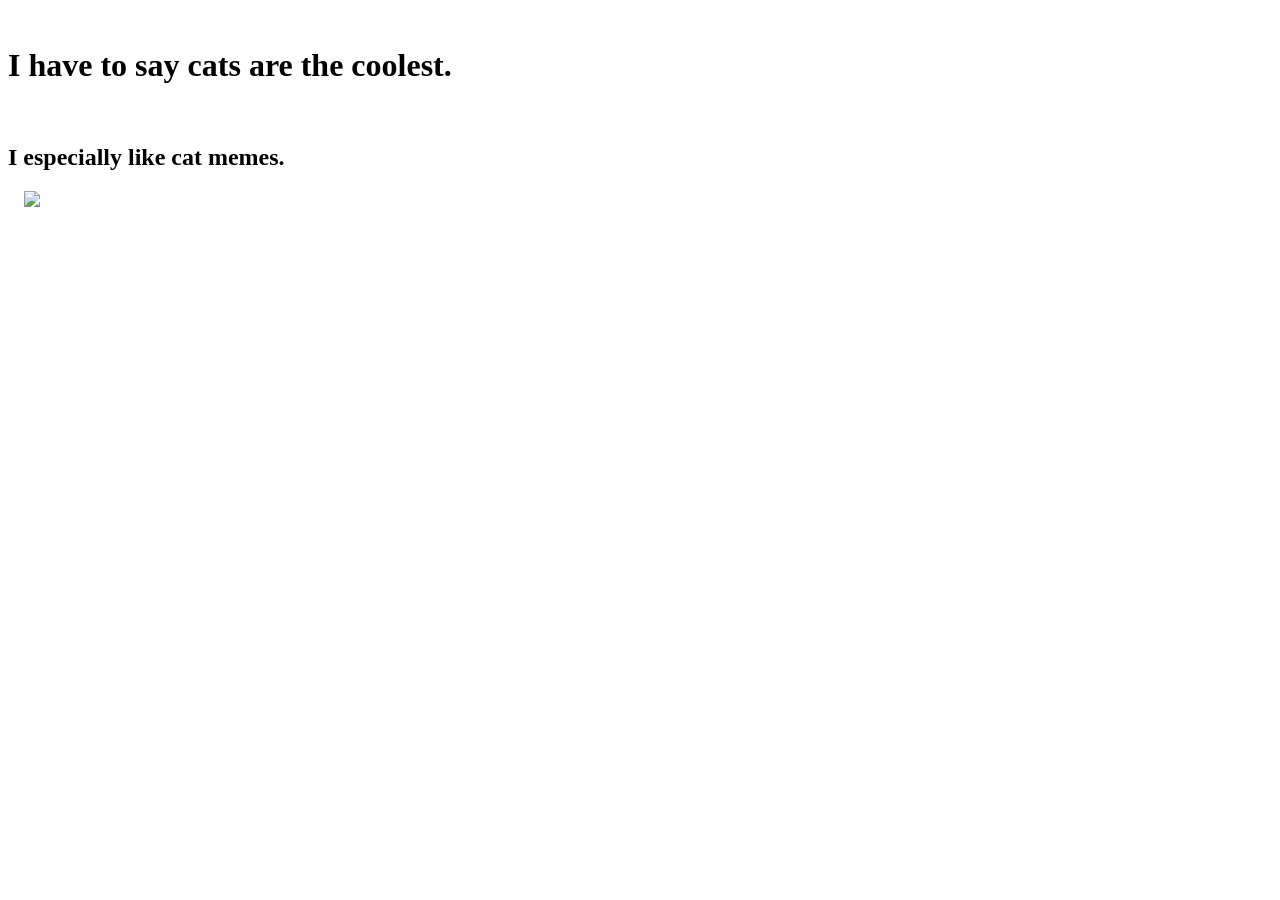
==== index.html @ fe864b4f "Create index.html" ====
<!DOCTYPE html>
<html lang="en">
<head>
    <meta charset="UTF-8">
    <meta name="viewport" content="width=device-width, initial-scale=1.0">
    <title>Cats are cool</title>
</head>
<body>
    <h1>I have to say cats are the coolest.</h1>
    <h2>I especially like cat memes.</h2>
    <img src="https://preview.redd.it/the-original-screaming-crying-cat-meme-image-and-the-cat-v0-9jtpohdc29pe1.png?width=300&format=png&auto=webp&s=d5ee76cb8488819d2830d7eb4a353c272134a5ab">
</body>
</html>
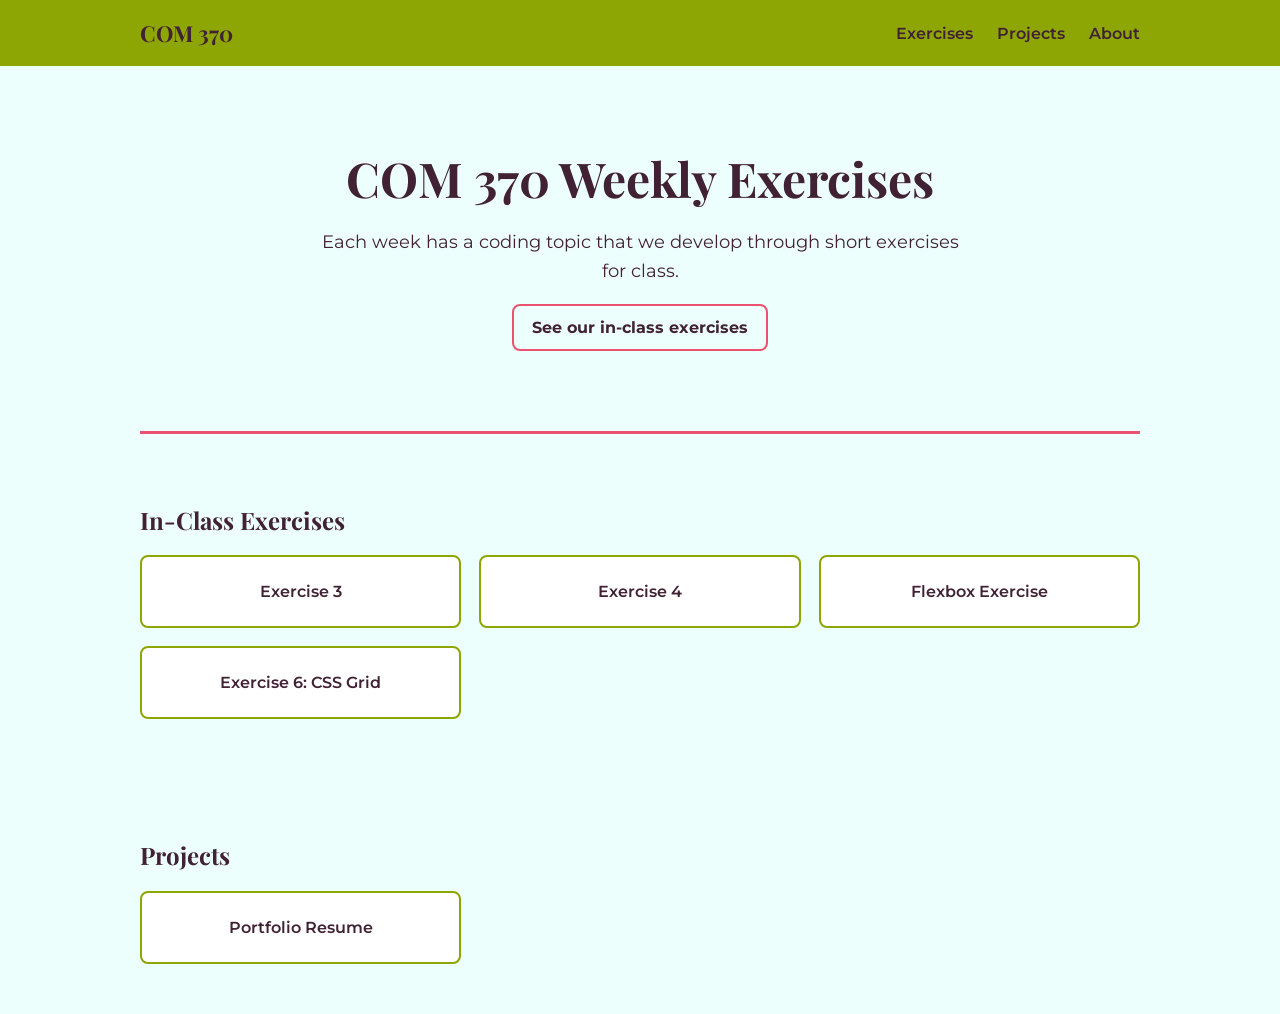
==== commit 32310427: "k" ====
--- a/index.html
+++ b/index.html
@@ -1,13 +1,75 @@
 <!DOCTYPE html>
 <html lang="en">
 <head>
-    <meta charset="UTF-8">
-    <meta name="viewport" content="width=device-width, initial-scale=1.0">
-    <title>Cats are cool</title>
+    <meta charset="UTF-8">
+    <meta name="viewport" content="width=device-width, initial-scale=1.0">
+    <title>COM 370 Class Website</title>
+
+    <!-- These links load the two fonts chosen for the tutorial. -->
+    <link rel="preconnect" href="https://fonts.googleapis.com">
+    <link rel="preconnect" href="https://fonts.gstatic.com" crossorigin>
+    <link href="https://fonts.googleapis.com/css2?family=Montserrat:wght@400;600;700&family=Playfair+Display:wght@700&display=swap" rel="stylesheet">
+
+    <!-- This connects the HTML page to the CSS file. -->
+    <link rel="stylesheet" href="style.css">
 </head>
+
 <body>
-    <h1>I have to say cats are the coolest.</h1>
-    <h2>I especially like cat memes.</h2>
-    <img src="https://preview.redd.it/the-original-screaming-crying-cat-meme-image-and-the-cat-v0-9jtpohdc29pe1.png?width=300&format=png&auto=webp&s=d5ee76cb8488819d2830d7eb4a353c272134a5ab">
+    <header class="site-header">
+        <nav class="container nav">
+            <a class="logo" href="#top">COM 370</a>
+
+            <ul class="nav-links">
+                <li><a href="#exercises">Exercises</a></li>
+                <li><a href="#projects">Projects</a></li>
+                <li><a href="#about">About</a></li>
+            </ul>
+        </nav>
+    </header>
+
+    <main id="top" class="container">
+        <section class="hero" id="about">
+            <h1>COM 370 Weekly Exercises</h1>
+            <p>
+                Each week has a coding topic that we develop
+                through short exercises for class.
+            </p>
+            <a class="btn" href="#exercises">See our in-class exercises</a>
+        </section>
+
+        <section class="exercises" id="exercises">
+            <h2>In-Class Exercises</h2>
+
+            <div class="cards">
+    <a class="card" href="https://kevvasq02-hue.github.io/exercise-3/">
+        Exercise 3
+    </a>
+
+    <a class="card" href="https://kevvasq02-hue.github.io/exercise4/">
+        Exercise 4
+    </a>
+
+    <a class="card" href="https://kevvasq02-hue.github.io/flexbox/">
+        Flexbox Exercise
+    </a>
+
+    <a class="card" href="https://kevvasq02-hue.github.io/exercise-6-grid/">
+        Exercise 6: CSS Grid
+    </a>
+
+    
+</div>
+        
+        </section>
+
+        <section class="projects" id="projects">
+            <h2>Projects</h2>
+            <div class="cards">
+            <a class="card" href="https://kevvasq02-hue.github.io/portfolioresume/">
+        Portfolio Resume
+
+    </a>
+    </div>
+        
 </body>
 </html>
--- a/style.css
+++ b/style.css
@@ -0,0 +1,160 @@
+body {
+    margin: 0;
+    background-color: #edfffc;
+    color: #412234;
+    font-family: "Montserrat", Arial, sans-serif;
+}
+
+h1,
+h2,
+h3 {
+    font-family: "Playfair Display", Georgia, serif;
+}
+
+.container {
+    max-width: 1000px;
+    margin: 0 auto;
+    padding-left: 20px;
+    padding-right: 20px;
+}
+
+
+/* HEADER AND NAVIGATION */
+
+.site-header {
+    background-color: #8ea604;
+    position: sticky;
+    top: 0;
+    z-index: 10;
+}
+
+.nav {
+    display: flex;
+    justify-content: space-between;
+    align-items: center;
+    flex-wrap: wrap;
+    gap: 8px 32px;
+    padding-top: 18px;
+    padding-bottom: 18px;
+}
+
+.logo {
+    color: #412234;
+    font-family: "Playfair Display", Georgia, serif;
+    font-size: 22px;
+    font-weight: 700;
+    text-decoration: none;
+}
+
+.nav-links {
+    display: flex;
+    gap: 24px;
+    list-style: none;
+    margin: 0;
+    padding: 0;
+}
+
+.nav-links a {
+    color: #412234;
+    font-weight: 600;
+    text-decoration: none;
+}
+
+.nav-links a:hover {
+    color: white;
+}
+
+
+/* HERO SECTION */
+
+.hero {
+    display: flex;
+    flex-direction: column;
+    align-items: center;
+    text-align: center;
+    gap: 18px;
+    padding: 80px 20px;
+    border-bottom: 3px solid #ea526f;
+}
+
+.hero h1 {
+    margin: 0;
+    font-size: 48px;
+}
+
+.hero p {
+    margin: 0;
+    max-width: 650px;
+    font-size: 18px;
+    line-height: 1.6;
+}
+
+
+/* HERO BUTTON */
+
+.btn {
+    color: #412234;
+    border: 2px solid #ea526f;
+    border-radius: 8px;
+    padding: 12px 18px;
+    font-weight: 700;
+    text-decoration: none;
+}
+
+.btn:hover {
+    background-color: #ea526f;
+    color: white;
+}
+
+
+/* EXERCISES AND PROJECTS */
+
+.exercises,
+.projects {
+    padding-top: 50px;
+    padding-bottom: 50px;
+}
+
+
+/* LINK CARDS */
+
+.cards {
+    display: grid;
+    grid-template-columns: repeat(3, 1fr);
+    gap: 18px;
+}
+
+.card {
+    background-color: white;
+    color: #412234;
+    border: 2px solid #8ea604;
+    border-radius: 8px;
+    padding: 25px;
+    font-weight: 600;
+    text-align: center;
+    text-decoration: none;
+}
+
+.card:hover {
+    background-color: #ea526f;
+    border-color: #ea526f;
+    color: white;
+}
+
+
+/* PHONE AND SMALL-SCREEN DESIGN */
+
+@media (max-width: 700px) {
+    .hero {
+        padding-top: 55px;
+        padding-bottom: 55px;
+    }
+
+    .hero h1 {
+        font-size: 36px;
+    }
+
+    .cards {
+        grid-template-columns: 1fr;
+    }
+}
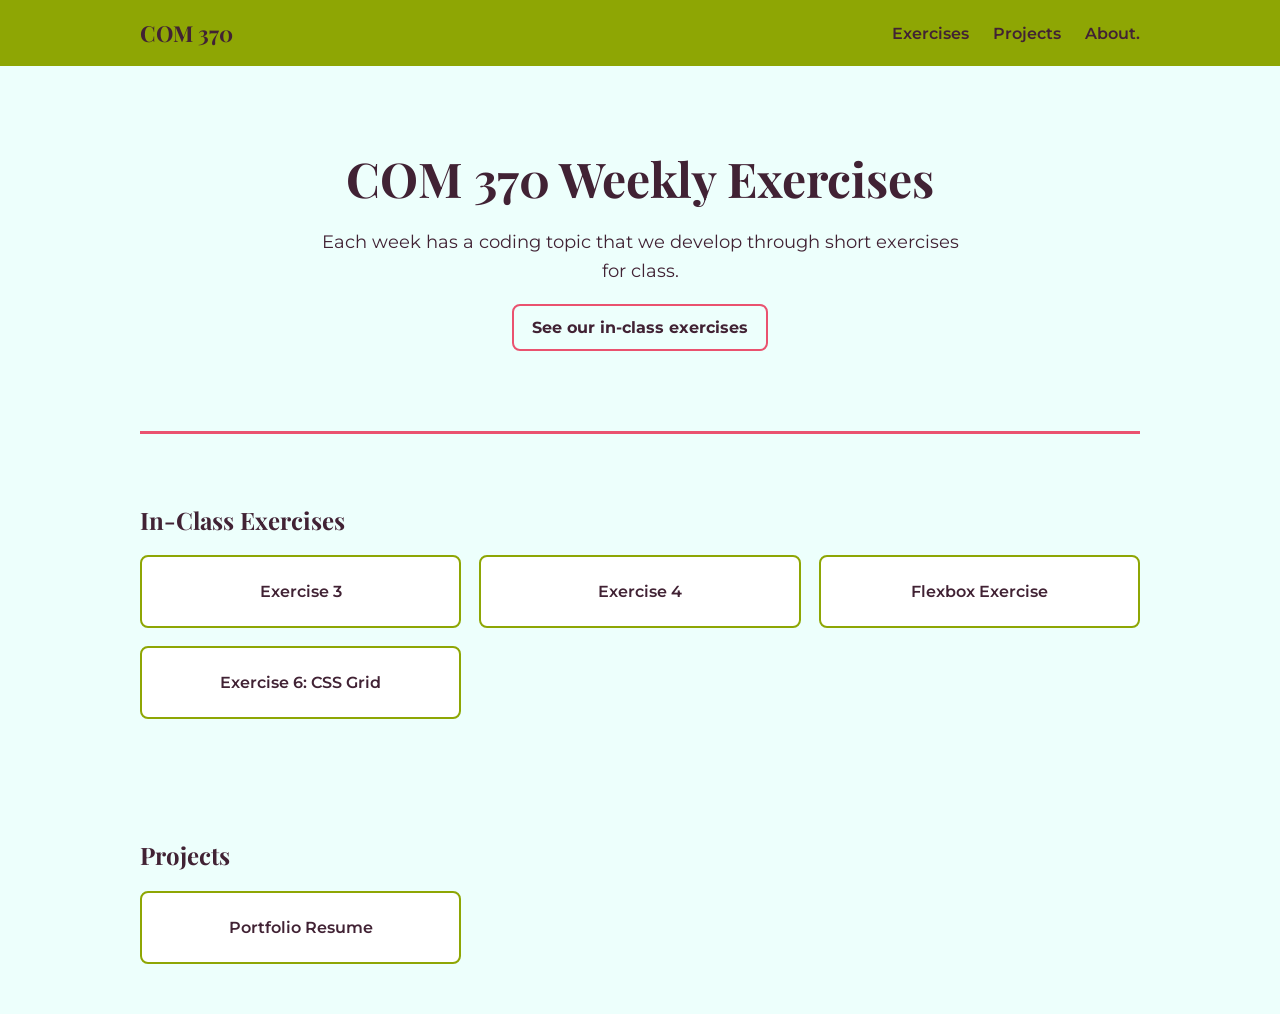
==== commit c630790b: "Update index.html" ====
--- a/index.html
+++ b/index.html
@@ -22,7 +22,7 @@
             <ul class="nav-links">
                 <li><a href="#exercises">Exercises</a></li>
                 <li><a href="#projects">Projects</a></li>
-                <li><a href="#about">About</a></li>
+                <li><a href="#about">About.</a></li>
             </ul>
         </nav>
     </header>
